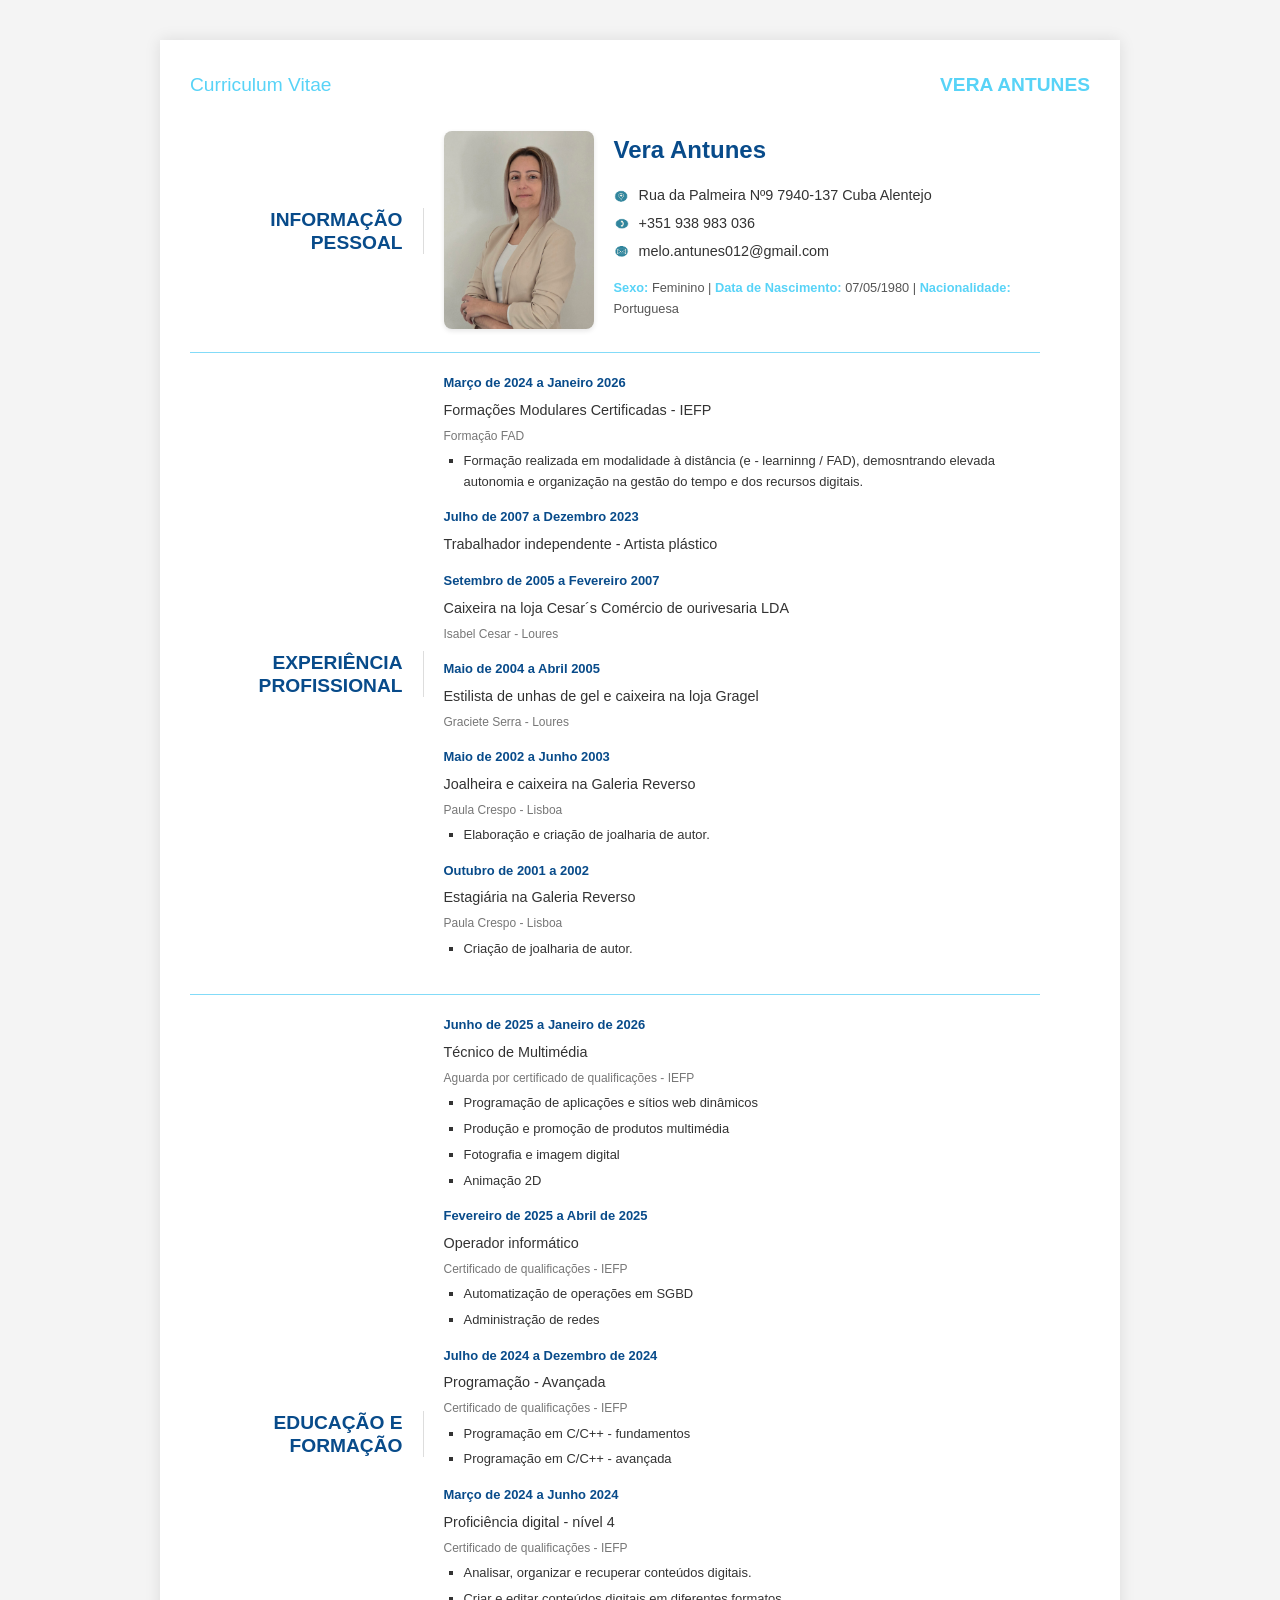
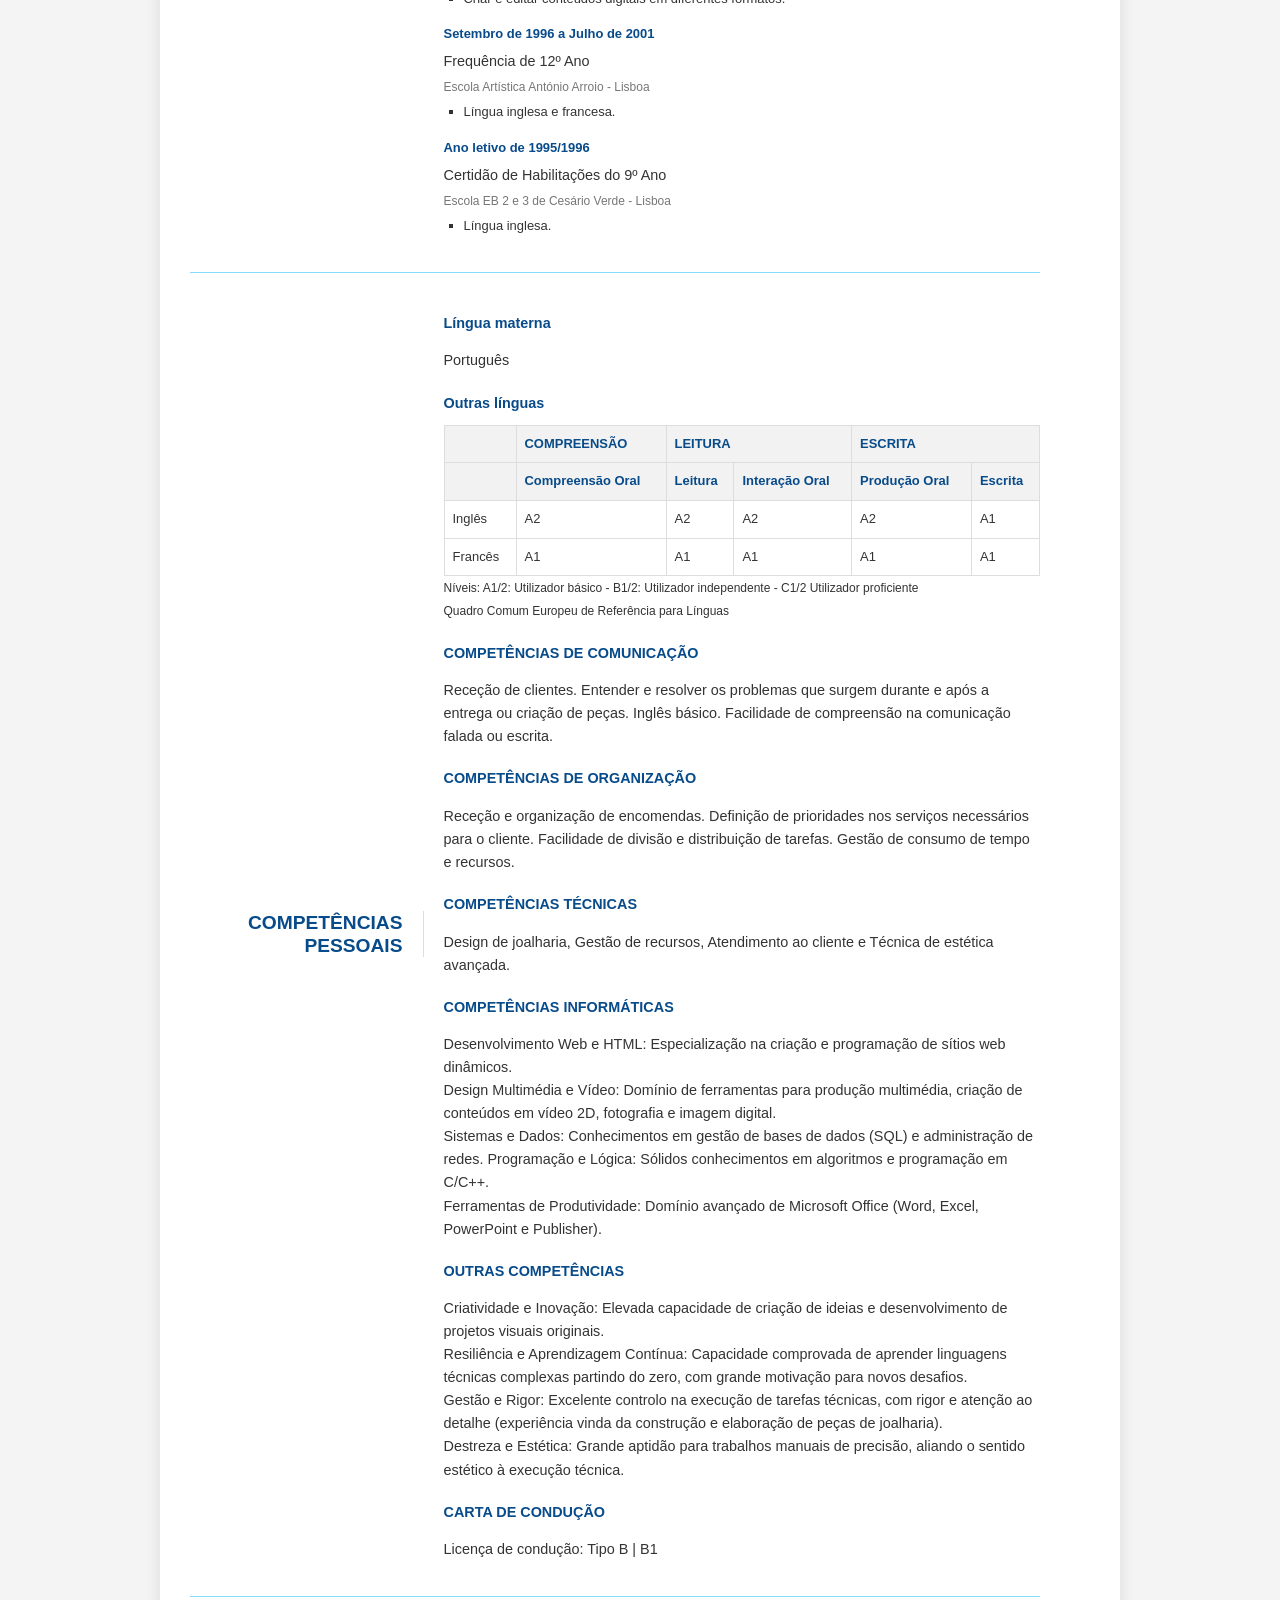
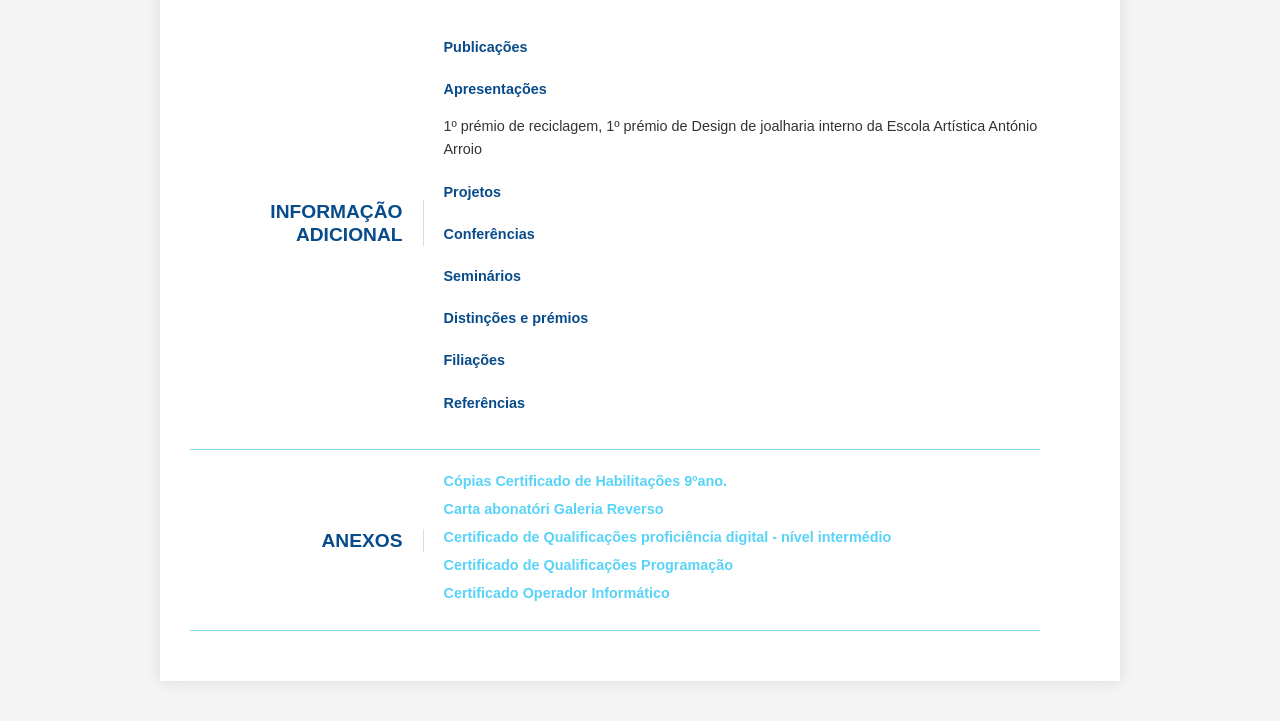
==== index.html @ d2f03b00 "Add files via upload" ====
<!DOCTYPE html>
<html lang="pt">
<head>
    <meta charset="UTF-8">
    <meta name="viewport" content="width=device-width, initial-scale=1.0">
    <title>Curriculum Vitae - Vera Antunes</title>
    <link rel="stylesheet" href="curriculum.css">
</head>
<body>
    <div class="container">
        <header class="header">
            <h1 class="header-title">Curriculum Vitae</h1>
            <h1 class="header-name">VERA ANTUNES</h1>
        </header>

        <section class="section-container">
            <div class="section-info">
                <h2 class="section-title">INFORMAÇÃO PESSOAL</h2>
            </div>
            <div class="section-content personal-info">
                <img src="fotos/veraA.jpg" alt="Foto de Vera Antunes" class="profile-photo">
                <div class="contact-details">
                    <h3>Vera Antunes</h3>
                    <div class="contact-item">
                        <img src="fotos/lo1.png" alt="Ícone de morada">
                        <p>Rua da Palmeira Nº9 7940-137 Cuba Alentejo</p>
                    </div>
                    <div class="contact-item">
                        <img src="fotos/lo3.png" alt="Ícone de telefone">
                        <p>+351 938 983 036</p>
                    </div>
                    <div class="contact-item">
                        <img src="fotos/lo2.png" alt="Ícone de email">
                        <p>melo.antunes012@gmail.com</p>
                    </div>
                    <p class="personal-data">
                        <span class="label">Sexo:</span> Feminino |
                        <span class="label">Data de Nascimento:</span> 07/05/1980 |
                        <span class="label">Nacionalidade:</span> Portuguesa
                    </p>
                </div>
            </div>
        </section>
        <section class="section-container">
            <div class="section-info">
                <h2 class="section-title">EXPERIÊNCIA PROFISSIONAL</h2>
            </div>
            <div class="section-content experiences">
                <div class="experience-item">
                    <span class="experience-date">Março de 2024 a Janeiro 2026</span>
                    <p>Formações Modulares Certificadas - IEFP</p>
                    <small>Formação FAD</small>
                    <ul>
                        <li>Formação realizada em modalidade à distância (e - learninng / FAD), demosntrando elevada<br> autonomia e organização na gestão do tempo e dos recursos digitais. </li>
                    </ul>
                </div>
                <div class="experience-item">
                    <span class="experience-date">Julho de 2007 a Dezembro 2023</span>
                    <p>Trabalhador independente - Artista plástico</p>
                </div>
                <div class="experience-item">
                    <span class="experience-date">Setembro de 2005 a Fevereiro 2007</span>
                    <p>Caixeira na loja Cesar´s Comércio de ourivesaria LDA</p>
                    <small>Isabel Cesar - Loures</small>
                </div>
                <div class="experience-item">
                    <span class="experience-date">Maio de 2004 a Abril 2005</span>
                    <p>Estilista de unhas de gel e caixeira na loja Gragel</p>
                    <small>Graciete Serra - Loures</small>
                </div>
                <div class="experience-item">
                    <span class="experience-date">Maio de 2002 a Junho 2003</span>
                    <p>Joalheira e caixeira na Galeria Reverso</p>
                    <small>Paula Crespo - Lisboa</small>
                    <ul>
                        <li>Elaboração e criação de joalharia de autor.</li>
                    </ul>
                </div>
                <div class="experience-item">
                    <span class="experience-date">Outubro de 2001 a 2002</span>
                    <p>Estagiária na Galeria Reverso</p>
                    <small>Paula Crespo - Lisboa</small>
                    <ul>
                        <li>Criação de joalharia de autor.</li>
                    </ul>
                </div>
            </div>
        </section>
        <p></p>
        <section class="section-container">
            <div class="section-info">
                <h2 class="section-title">EDUCAÇÃO E FORMAÇÃO</h2>
            </div>
            <div class="section-content education">
                <div class="education-item">
                    <span class="education-date">Junho de 2025 a Janeiro de 2026</span>
                    <p>Técnico de Multimédia</p>
                    <small>Aguarda por certificado de qualificações - IEFP</small>
                    <ul>
                        <li>Programação de aplicações e sítios web dinâmicos</li>
                        <li>Produção e promoção de produtos multimédia</li>
                        <li>Fotografia e imagem digital</li>
                        <li>Animação 2D</li>
                    </ul>
                </div>
                <div class="education-item">
                    <span class="education-date">Fevereiro de 2025 a Abril de 2025</span>
                    <p>Operador informático</p>
                    <small>Certificado de qualificações - IEFP</small>
                    <ul>
                        <li>Automatização de operações em SGBD</li>
                        <li>Administração de redes</li>
                    </ul>
                </div>
                <div class="education-item">
                    <span class="education-date">Julho de 2024 a Dezembro de 2024</span>
                    <p>Programação - Avançada</p>
                    <small>Certificado de qualificações - IEFP</small>
                    <ul>
                        <li>Programação em C/C++ - fundamentos</li>
                        <li>Programação em C/C++ - avançada</li>
                    </ul>
                </div>
                <div class="education-item">
                    <span class="education-date">Março de 2024 a Junho 2024</span>
                    <p>Proficiência digital - nível 4</p>
                    <small>Certificado de qualificações - IEFP</small>
                    <ul>
                        <li>Analisar, organizar e recuperar conteúdos digitais.</li>
                        <li>Criar e editar conteúdos digitais em diferentes formatos.</li>    
                    </ul>
                </div>
                <div class="education-item">
                    <span class="education-date">Setembro de 1996 a Julho de 2001</span>
                    <p>Frequência de 12º Ano</p>
                    <small>Escola Artística António Arroio - Lisboa</small>
                    <ul>
                        <li>Língua inglesa e francesa.</li>
                    </ul>
                </div>
                <div class="education-item">
                    <span class="education-date">Ano letivo de 1995/1996</span>
                    <p>Certidão de Habilitações do 9º Ano</p>
                    <small>Escola EB 2 e 3 de Cesário Verde - Lisboa</small>
                    <ul>
                        <li>Língua inglesa.</li>
                    </ul>
                </div>
            </div>
        </section>

        <section class="section-container">
            <div class="section-info">
                <h2 class="section-title">COMPETÊNCIAS PESSOAIS</h2>
            </div>
            <div class="section-content personal-skills">
                <div class="skills-item">
                    <h4>Língua materna</h4>
                    <p>Português</p>
                </div>
                <div class="skills-item">
                    <h4>Outras línguas</h4>
                    <table class="skills-table">
                        <thead>
                            <tr>
                                <th></th>
                                <th>COMPREENSÃO</th>
                                <th colspan="2">LEITURA</th>
                                <th colspan="2">ESCRITA</th>
                            </tr>
                            <tr>
                                <th></th>
                                <th>Compreensão Oral</th>
                                <th>Leitura</th>
                                <th>Interação Oral</th>
                                <th>Produção Oral</th>
                                <th>Escrita</th>
                            </tr>
                        </thead>
                        <tbody>
                            <tr>
                                <td>Inglês</td>
                                <td>A2</td>
                                <td>A2</td>
                                <td>A2</td>
                                <td>A2</td>
                                <td>A1</td>
                            </tr>
                            <tr>
                                <td>Francês</td>
                                <td>A1</td>
                                <td>A1</td>
                                <td>A1</td>
                                <td>A1</td>
                                <td>A1</td>
                            </tr>
                        </tbody>
                    </table>
                    <small>
                        Níveis: A1/2: Utilizador básico - B1/2: Utilizador independente - C1/2 Utilizador proficiente<br>
                        Quadro Comum Europeu de Referência para Línguas
                    </small>
                </div>
                <div class="skills-item">
                    <h4>COMPETÊNCIAS DE COMUNICAÇÃO</h4>
                    <p>
                        Receção de clientes. Entender e resolver os problemas que surgem durante e após a entrega ou criação de peças. Inglês básico. Facilidade de compreensão na comunicação falada ou escrita.
                    </p>
                </div>
                <div class="skills-item">
                    <h4>COMPETÊNCIAS DE ORGANIZAÇÃO</h4>
                    <p>
                        Receção e organização de encomendas. Definição de prioridades nos serviços necessários para o cliente. Facilidade de divisão e distribuição de tarefas. Gestão de consumo de tempo e recursos.
                    </p>
                </div>
                <div class="skills-item">
                    <h4>COMPETÊNCIAS TÉCNICAS</h4>
                    <p>
                        Design de joalharia, Gestão de recursos, Atendimento ao cliente e Técnica de estética avançada.
                    </p>
                </div>
                <div class="skills-item">
                    <h4>COMPETÊNCIAS INFORMÁTICAS</h4>
                    <p>
                        Desenvolvimento Web e HTML: Especialização na criação e programação de sítios web dinâmicos.<br>
                        Design Multimédia e Vídeo: Domínio de ferramentas para produção multimédia, criação de conteúdos em vídeo 2D, fotografia e imagem digital.<br>
                        Sistemas e Dados: Conhecimentos em gestão de bases de dados (SQL) e administração de redes. Programação e Lógica: Sólidos conhecimentos em algoritmos e programação em C/C++.<br>
                        Ferramentas de Produtividade: Domínio avançado de Microsoft Office (Word, Excel, PowerPoint e Publisher).

                    </p>
                </div>
                <div class="skills-item">
                    <h4>OUTRAS COMPETÊNCIAS</h4>
                    <p>
                       Criatividade e Inovação: Elevada capacidade de criação de ideias e desenvolvimento de projetos visuais originais.<br>
                       Resiliência e Aprendizagem Contínua: Capacidade comprovada de aprender linguagens técnicas complexas partindo do zero, com grande motivação para novos desafios.<br>
                       Gestão e Rigor: Excelente controlo na execução de tarefas técnicas, com rigor e atenção ao detalhe (experiência vinda da construção e elaboração de peças de joalharia).<br>
                       Destreza e Estética: Grande aptidão para trabalhos manuais de precisão, aliando o sentido estético à execução técnica.

                    </p>
                </div>
                <div class="skills-item">
                    <h4>CARTA DE CONDUÇÃO</h4>
                    <p>
                        Licença de condução: Tipo B | B1
                    </p>
                </div>
            </div>
        </section>

        <section class="section-container">
            <div class="section-info">
                <h2 class="section-title">INFORMAÇÃO ADICIONAL</h2>
            </div>
            <div class="section-content additional-info">
                <div class="additional-item">
                    <h4>Publicações</h4>
                    <p></p>
                </div>
                <div class="additional-item">
                    <h4>Apresentações</h4>
                    <p>1º prémio de reciclagem, 1º prémio de Design de joalharia interno da Escola Artística António Arroio</p>
                </div>
                <div class="additional-item">
                    <h4>Projetos</h4>
                    <p></p>
                </div>
                <div class="additional-item">
                    <h4>Conferências</h4>
                    <p></p>
                </div>
                <div class="additional-item">
                    <h4>Seminários</h4>
                    <p></p>
                </div>
                <div class="additional-item">
                    <h4>Distinções e prémios</h4>
                    <p></p>
                </div>
                <div class="additional-item">
                    <h4>Filiações</h4>
                    <p></p>
                </div>
                <div class="additional-item">
                    <h4>Referências</h4>
                    <p></p>
                </div>
            </div>
        </section>

        <section class="section-container">
            <div class="section-info">
                <h2 class="section-title">ANEXOS</h2>
            </div>
            <div class="section-content additional-info-list">
                <a href="documentos/9 ano certificado.pdf" target="_blank">Cópias Certificado de Habilitações 9ºano.</a>
                <a href="documentos/carta abonatória.pdf" target="_blank">Carta abonatóri Galeria Reverso</a>
                <a href="documentos/cert_profici_digital.pdf" target="_blank">Certificado de Qualificações proficiência digital - nível intermédio</a>
                <a href="documentos/cert_programação.pdf" target="_blank">Certificado de Qualificações Programação</a>
                <a href="documentos/cert_operador_infor.pdf" target="_blank">Certificado Operador Informático</a>
            </div>
        </section>

    </div>
</body>
</html>
---- curriculum.css ----
/* Estilos gerais */
body {
    font-family: Arial, sans-serif;
    line-height: 1.6;
    color: #333;
    margin: 0;
    padding: 20px;
    background-color: #f4f4f4;
}

.container {
    max-width: 900px;
    margin: 20px auto;
    background-color: #fff;
    padding: 30px;
    box-shadow: 0 0 15px rgba(0, 0, 0, 0.1);
}

/* Títulos e linhas de separação */
.header, .section-container {
    display: flex;
    align-items: center;
    margin-bottom: 20px;
}

.header {
    justify-content: space-between;
    margin-bottom: 30px;
}

.header-title {
    color: #58D3F7;
    font-size: 1.2em;
    font-weight: normal;
    margin: 0;
}

.header-name {
    color: #58D3F7;
    font-size: 1.2em;
    font-weight: bold;
    margin: 0;
}

.section-info {
    width: 25%;
    flex-shrink: 0;
    text-align: right;
    padding-right: 20px;
    border-right: 1px solid #ddd;
}

.section-title {
    color: #084B8A;
    font-size: 1.2em;
    font-weight: bold;
    margin: 0;
    line-height: 1.2;
}

.section-content {
    width: 75%;
    padding-left: 20px;
}

hr.divider {
    border: none;
    height: 1px;
    background-color: #58D3F7;
    width: 95%;
    margin: 0;
    float: left;
}

/* Informação Pessoal */
.personal-info {
    display: flex;
    gap: 20px;
    align-items: flex-start;
}

.profile-photo {
    width: 150px;
    height: auto;
    border-radius: 8px;
    box-shadow: 0 2px 5px rgba(0, 0, 0, 0.1);
}

.contact-details {
    flex-grow: 1;
}

.contact-details h3 {
    font-size: 1.5em;
    color: #084B8A;
    margin-top: 0;
    margin-bottom: 15px;
}

.contact-item {
    display: flex;
    align-items: center;
    margin-bottom: 5px;
}

.contact-item img {
    height: 15px;
    width: 15px;
    margin-right: 10px;
}

.contact-item p {
    margin: 0;
    font-size: 0.9em;
}

.personal-data {
    font-size: 0.8em;
    color: #555;
    margin-top: 15px;
}

.personal-data .label {
    color: #58D3F7;
    font-weight: bold;
}

/* Secções de Experiência e Educação */
.experiences, .education, .personal-skills, .additional-info {
    font-size: 0.9em;
}

.experience-item, .education-item {
    margin-bottom: 15px;
}

.experience-date, .education-date {
    color: #084B8A;
    font-weight: bold;
    font-size: 0.9em;
    display: block;
    margin-bottom: 5px;
}

.experience-item p, .education-item p {
    margin: 0;
}

.experience-item small, .education-item small {
    color: #777;
    display: block;
    margin-top: 5px;
}

/* Listas */
ul {
    margin: 5px 0 0 20px;
    padding: 0;
    list-style-type: square;
    font-size: 0.9em;
}

li {
    margin-bottom: 5px;
}

/* Competências Linguísticas (Tabela) */
table.skills-table {
    width: 100%;
    border-collapse: collapse;
    margin-top: 10px;
    font-size: 0.9em;
}

table.skills-table th, table.skills-table td {
    border: 1px solid #ddd;
    padding: 8px;
    text-align: justify;
}

table.skills-table th {
    background-color: #f2f2f2;
    color: #084B8A;
    font-weight: bold;
}

/* Informação Adicional */
.additional-info-list a {
    text-decoration: none;
    color: #58D3F7;
    font-weight: bold;
    font-size: 0.9em;
    display: block;
    margin-bottom: 5px;
}

.additional-info-list a:hover {
    text-decoration: underline;
}

/* Links */
a {
    color: #58D3F7;
    text-decoration: none;
    font-weight: bold;
}

a:hover {
    text-decoration: underline;
}

/* Outros ajustes */
.section-content h4 {
    color: #084B8A;
    font-size: 1em;
    margin-bottom: 5px
}

.section-container {
    border-bottom: 1px solid #83dbf8; /* Cria a linha fina (cor cinza clara) */
    margin-right: 50px; /* Ajusta este valor (ex: 50px ou 10%) para a linha recuar o quanto quiseres */
    padding-bottom: 20px;          /* Dá um espaço entre o texto e a linha */
    margin-bottom: 20px;           /* Dá um espaço entre a linha e o que vier a seguir */

}

@media screen and (max-width: 768px) {
    
    /* Faz o cabeçalho (nome e título) ficar em coluna e centrado */
    .header {
        flex-direction: column;
        text-align: center;
        gap: 10px;
    }

    /* Faz com que as secções (Título à esquerda e Conteúdo à direita) fiquem uma por baixo da outra */
    .section-container {
        flex-direction: column;
        align-items: flex-start;
        margin-right: 0; /* Remove aquela margem que tinhas */
        border-right: none;
    }

    /* Ajusta a parte do título da secção (ex: FORMAÇÃO) */
    .section-info {
        width: 100%;
        text-align: left;
        padding-right: 0;
        border-right: none;
        border-bottom: 1px solid #ddd;
        margin-bottom: 10px;
        padding-bottom: 5px;
    }

    /* Ajusta o conteúdo da secção */
    .section-content {
        width: 100%;
        padding-left: 0;
    }

    /* Resolve de vez as línguas (tabela) que saem fora */
    table.skills-table {
        display: block !important;
        width: 100% !important;
        overflow-x: auto !important; /* Cria a barra de deslizar lateral */
        -webkit-overflow-scrolling: touch;
    }

    /* Informação pessoal (foto + contactos) em coluna */
    .personal-info {
        flex-direction: column;
        align-items: center;
        text-align: center;
    }

    /* Garante que a foto aparece e fica centrada */
    .profile-photo {
        display: block !important;
        max-width: 180px !important;
        height: auto !important;
        margin: 0 auto 15px auto !important;
    }

    /* Ajusta os itens de contacto para ficarem centrados no telemóvel */
    .contact-item {
        justify-content: center;
    }
}
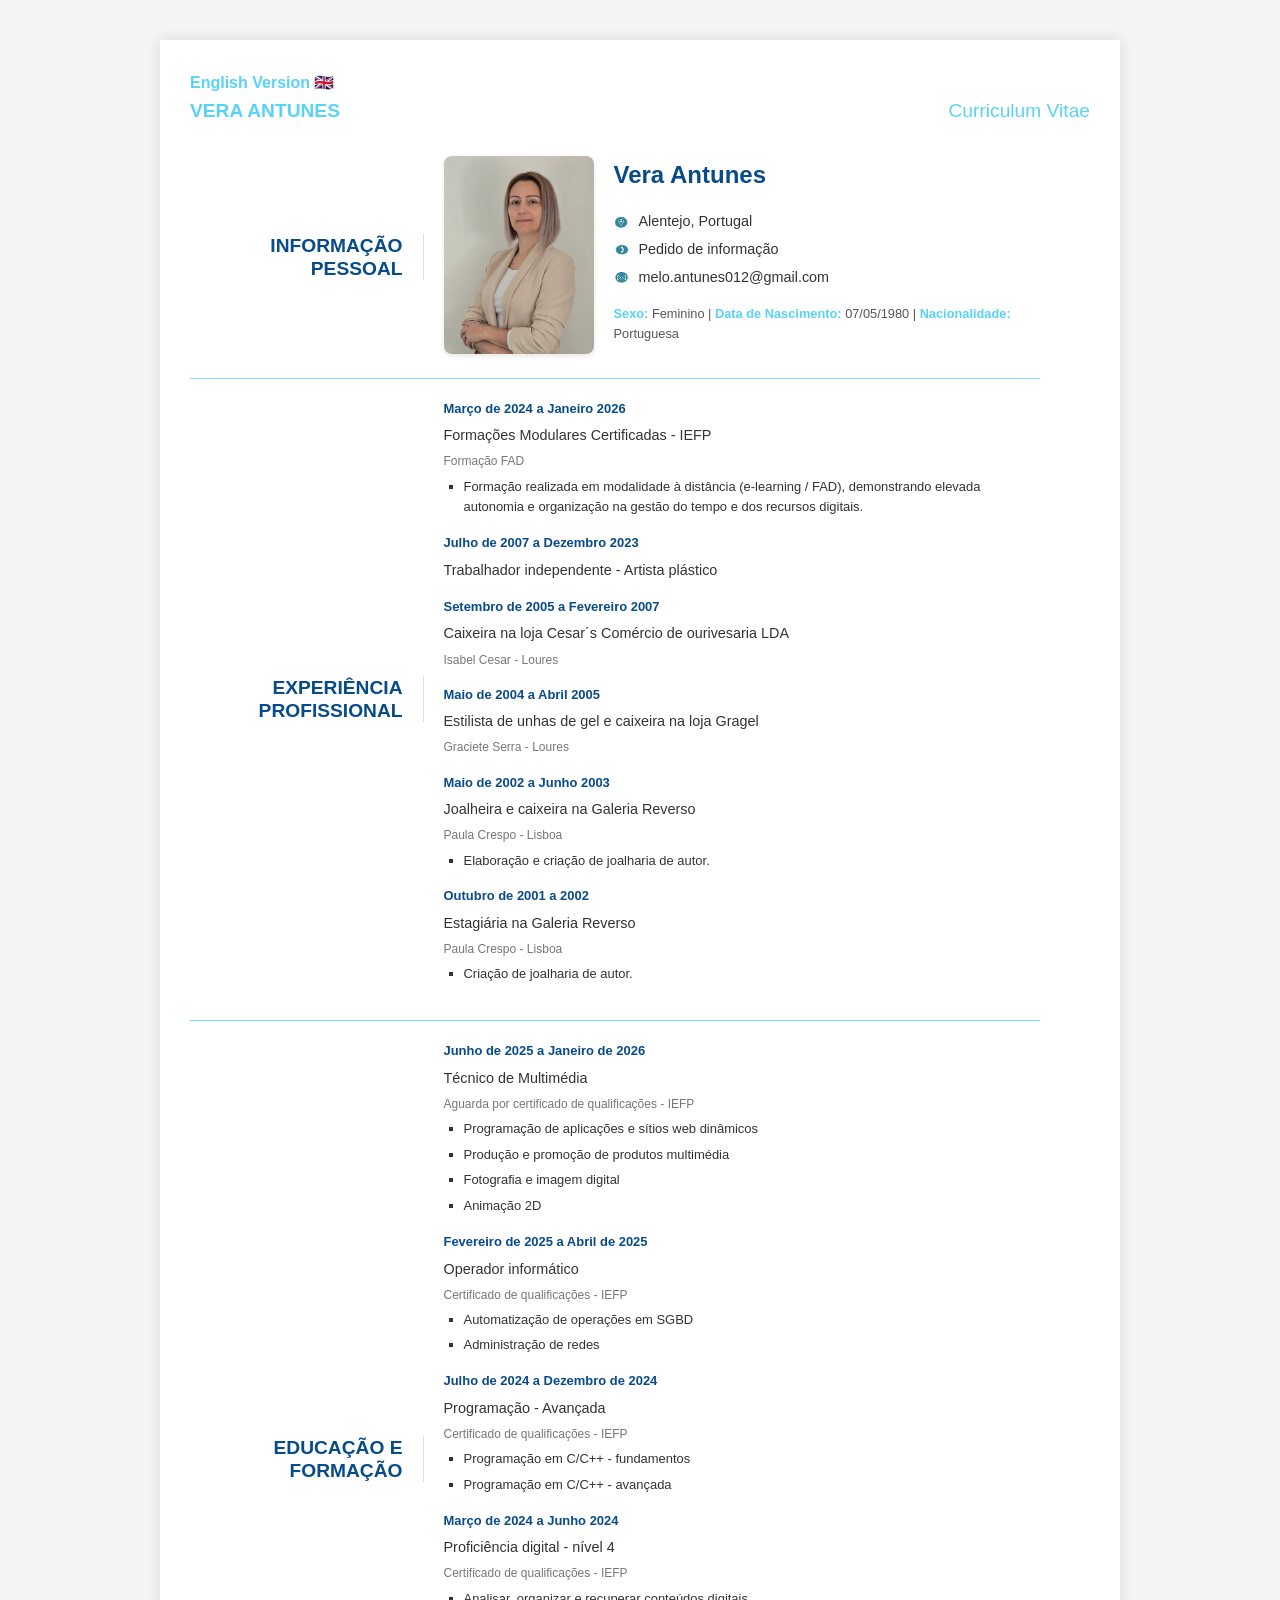
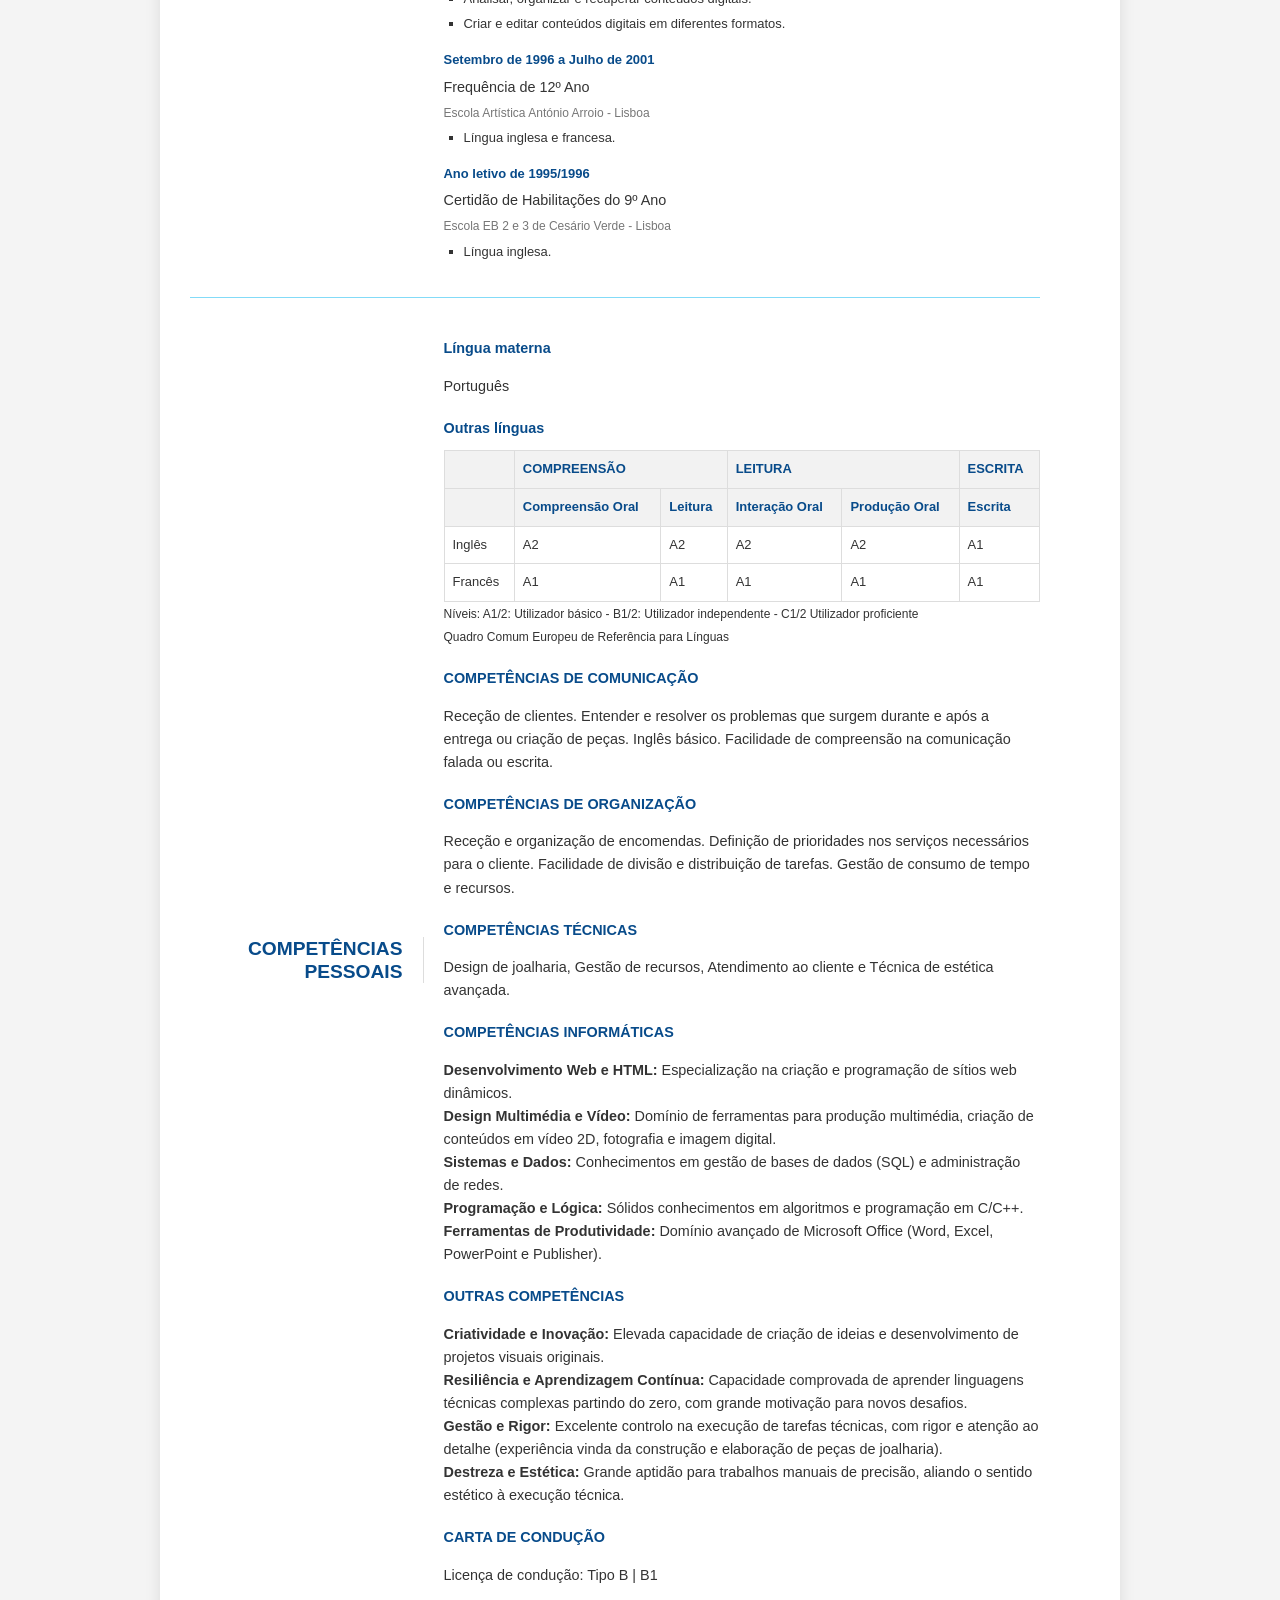
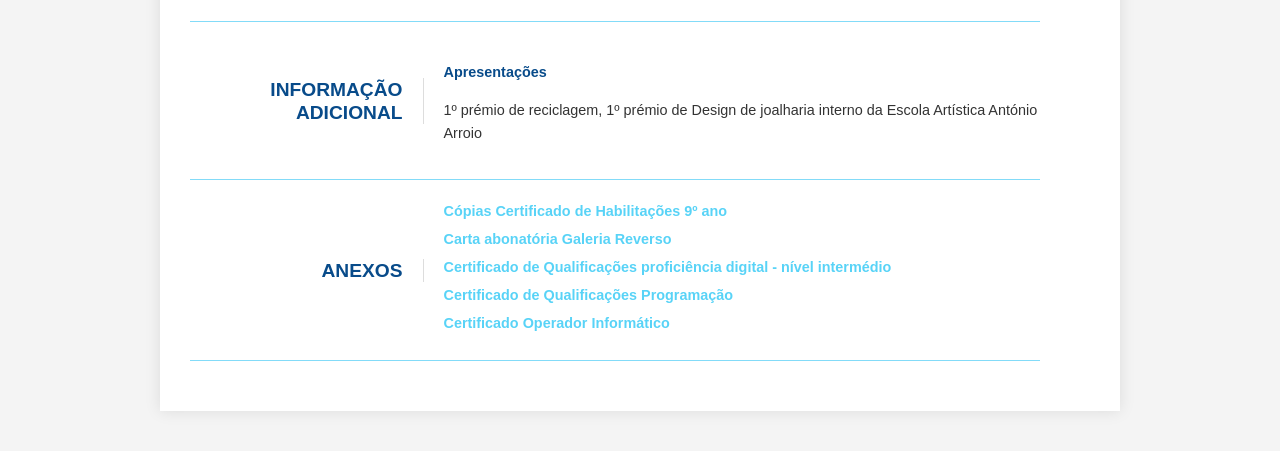
==== commit 3d52797d: "Add files via upload" ====
--- a/index.html
+++ b/index.html
@@ -8,9 +8,12 @@
 </head>
 <body>
     <div class="container">
+        <div class="language-switch">
+            <a href="index_en.html" class="lang-btn">English Version 🇬🇧</a>
+        </div>
         <header class="header">
-            <h1 class="header-title">Curriculum Vitae</h1>
             <h1 class="header-name">VERA ANTUNES</h1>
+            <h2 class="header-title">Curriculum Vitae</h2>
         </header>
 
         <section class="section-container">
@@ -23,11 +26,11 @@
                     <h3>Vera Antunes</h3>
                     <div class="contact-item">
                         <img src="fotos/lo1.png" alt="Ícone de morada">
-                        <p>Rua da Palmeira Nº9 7940-137 Cuba Alentejo</p>
+                        <p>Alentejo, Portugal</p>
                     </div>
                     <div class="contact-item">
                         <img src="fotos/lo3.png" alt="Ícone de telefone">
-                        <p>+351 938 983 036</p>
+                        <p>Pedido de informação</p>
                     </div>
                     <div class="contact-item">
                         <img src="fotos/lo2.png" alt="Ícone de email">
@@ -41,6 +44,7 @@
                 </div>
             </div>
         </section>
+
         <section class="section-container">
             <div class="section-info">
                 <h2 class="section-title">EXPERIÊNCIA PROFISSIONAL</h2>
@@ -51,7 +55,7 @@
                     <p>Formações Modulares Certificadas - IEFP</p>
                     <small>Formação FAD</small>
                     <ul>
-                        <li>Formação realizada em modalidade à distância (e - learninng / FAD), demosntrando elevada<br> autonomia e organização na gestão do tempo e dos recursos digitais. </li>
+                        <li>Formação realizada em modalidade à distância (e-learning / FAD), demonstrando elevada autonomia e organização na gestão do tempo e dos recursos digitais.</li>
                     </ul>
                 </div>
                 <div class="experience-item">
@@ -86,7 +90,7 @@
                 </div>
             </div>
         </section>
-        <p></p>
+
         <section class="section-container">
             <div class="section-info">
                 <h2 class="section-title">EDUCAÇÃO E FORMAÇÃO</h2>
@@ -164,9 +168,9 @@
                         <thead>
                             <tr>
                                 <th></th>
-                                <th>COMPREENSÃO</th>
+                                <th colspan="2">COMPREENSÃO</th>
                                 <th colspan="2">LEITURA</th>
-                                <th colspan="2">ESCRITA</th>
+                                <th>ESCRITA</th>
                             </tr>
                             <tr>
                                 <th></th>
@@ -222,21 +226,20 @@
                 <div class="skills-item">
                     <h4>COMPETÊNCIAS INFORMÁTICAS</h4>
                     <p>
-                        Desenvolvimento Web e HTML: Especialização na criação e programação de sítios web dinâmicos.<br>
-                        Design Multimédia e Vídeo: Domínio de ferramentas para produção multimédia, criação de conteúdos em vídeo 2D, fotografia e imagem digital.<br>
-                        Sistemas e Dados: Conhecimentos em gestão de bases de dados (SQL) e administração de redes. Programação e Lógica: Sólidos conhecimentos em algoritmos e programação em C/C++.<br>
-                        Ferramentas de Produtividade: Domínio avançado de Microsoft Office (Word, Excel, PowerPoint e Publisher).
-
+                        <strong>Desenvolvimento Web e HTML:</strong> Especialização na criação e programação de sítios web dinâmicos.<br>
+                        <strong>Design Multimédia e Vídeo:</strong> Domínio de ferramentas para produção multimédia, criação de conteúdos em vídeo 2D, fotografia e imagem digital.<br>
+                        <strong>Sistemas e Dados:</strong> Conhecimentos em gestão de bases de dados (SQL) e administração de redes.<br>
+                        <strong>Programação e Lógica:</strong> Sólidos conhecimentos em algoritmos e programação em C/C++.<br>
+                        <strong>Ferramentas de Produtividade:</strong> Domínio avançado de Microsoft Office (Word, Excel, PowerPoint e Publisher).
                     </p>
                 </div>
                 <div class="skills-item">
                     <h4>OUTRAS COMPETÊNCIAS</h4>
                     <p>
-                       Criatividade e Inovação: Elevada capacidade de criação de ideias e desenvolvimento de projetos visuais originais.<br>
-                       Resiliência e Aprendizagem Contínua: Capacidade comprovada de aprender linguagens técnicas complexas partindo do zero, com grande motivação para novos desafios.<br>
-                       Gestão e Rigor: Excelente controlo na execução de tarefas técnicas, com rigor e atenção ao detalhe (experiência vinda da construção e elaboração de peças de joalharia).<br>
-                       Destreza e Estética: Grande aptidão para trabalhos manuais de precisão, aliando o sentido estético à execução técnica.
-
+                        <strong>Criatividade e Inovação:</strong> Elevada capacidade de criação de ideias e desenvolvimento de projetos visuais originais.<br>
+                        <strong>Resiliência e Aprendizagem Contínua:</strong> Capacidade comprovada de aprender linguagens técnicas complexas partindo do zero, com grande motivação para novos desafios.<br>
+                        <strong>Gestão e Rigor:</strong> Excelente controlo na execução de tarefas técnicas, com rigor e atenção ao detalhe (experiência vinda da construção e elaboração de peças de joalharia).<br>
+                        <strong>Destreza e Estética:</strong> Grande aptidão para trabalhos manuais de precisão, aliando o sentido estético à execução técnica.
                     </p>
                 </div>
                 <div class="skills-item">
@@ -253,38 +256,10 @@
                 <h2 class="section-title">INFORMAÇÃO ADICIONAL</h2>
             </div>
             <div class="section-content additional-info">
-                <div class="additional-item">
-                    <h4>Publicações</h4>
-                    <p></p>
-                </div>
                 <div class="additional-item">
                     <h4>Apresentações</h4>
                     <p>1º prémio de reciclagem, 1º prémio de Design de joalharia interno da Escola Artística António Arroio</p>
                 </div>
-                <div class="additional-item">
-                    <h4>Projetos</h4>
-                    <p></p>
-                </div>
-                <div class="additional-item">
-                    <h4>Conferências</h4>
-                    <p></p>
-                </div>
-                <div class="additional-item">
-                    <h4>Seminários</h4>
-                    <p></p>
-                </div>
-                <div class="additional-item">
-                    <h4>Distinções e prémios</h4>
-                    <p></p>
-                </div>
-                <div class="additional-item">
-                    <h4>Filiações</h4>
-                    <p></p>
-                </div>
-                <div class="additional-item">
-                    <h4>Referências</h4>
-                    <p></p>
-                </div>
             </div>
         </section>
 
@@ -293,14 +268,13 @@
                 <h2 class="section-title">ANEXOS</h2>
             </div>
             <div class="section-content additional-info-list">
-                <a href="documentos/9 ano certificado.pdf" target="_blank">Cópias Certificado de Habilitações 9ºano.</a>
-                <a href="documentos/carta abonatória.pdf" target="_blank">Carta abonatóri Galeria Reverso</a>
+                <a href="documentos/9_ano_certificado.pdf" target="_blank">Cópias Certificado de Habilitações 9º ano</a>
+                <a href="documentos/carta_abonatoria.pdf" target="_blank">Carta abonatória Galeria Reverso</a>
                 <a href="documentos/cert_profici_digital.pdf" target="_blank">Certificado de Qualificações proficiência digital - nível intermédio</a>
-                <a href="documentos/cert_programação.pdf" target="_blank">Certificado de Qualificações Programação</a>
+                <a href="documentos/cert_programacao.pdf" target="_blank">Certificado de Qualificações Programação</a>
                 <a href="documentos/cert_operador_infor.pdf" target="_blank">Certificado Operador Informático</a>
             </div>
         </section>
-
     </div>
 </body>
 </html>
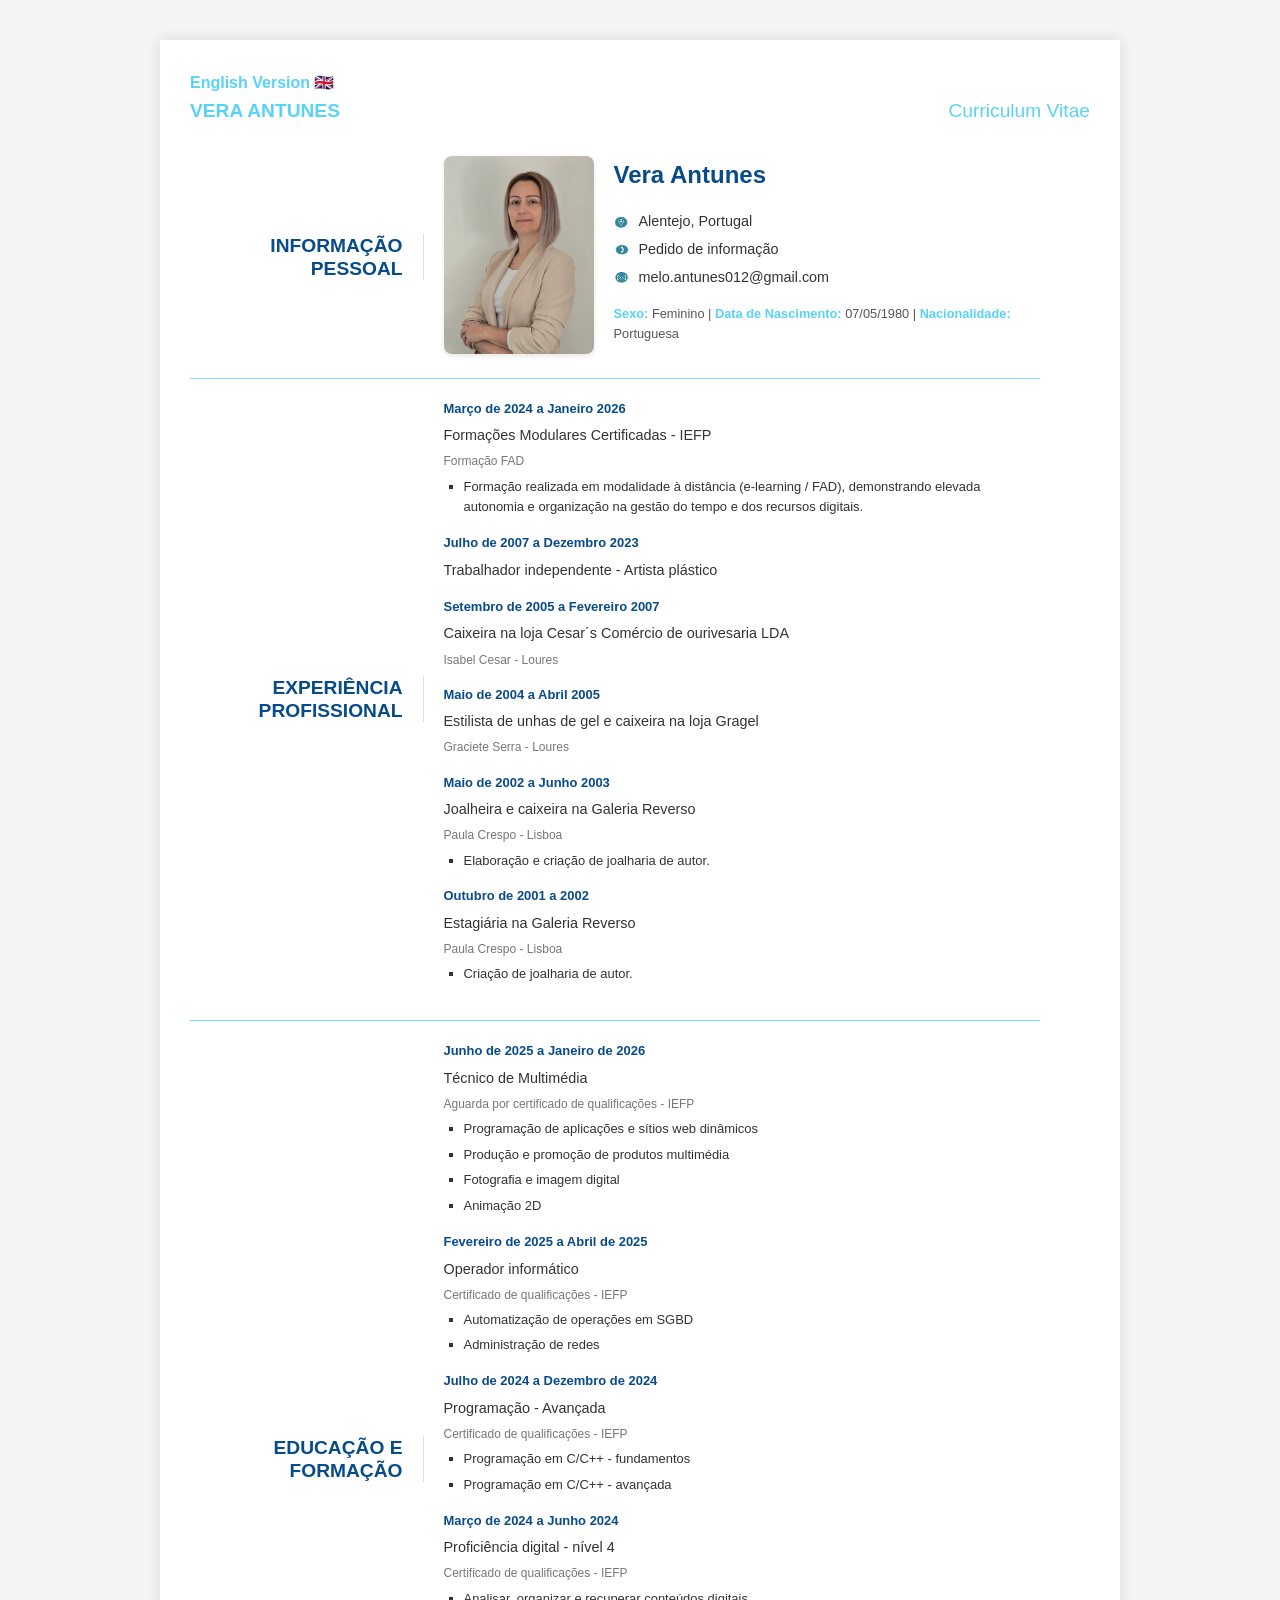
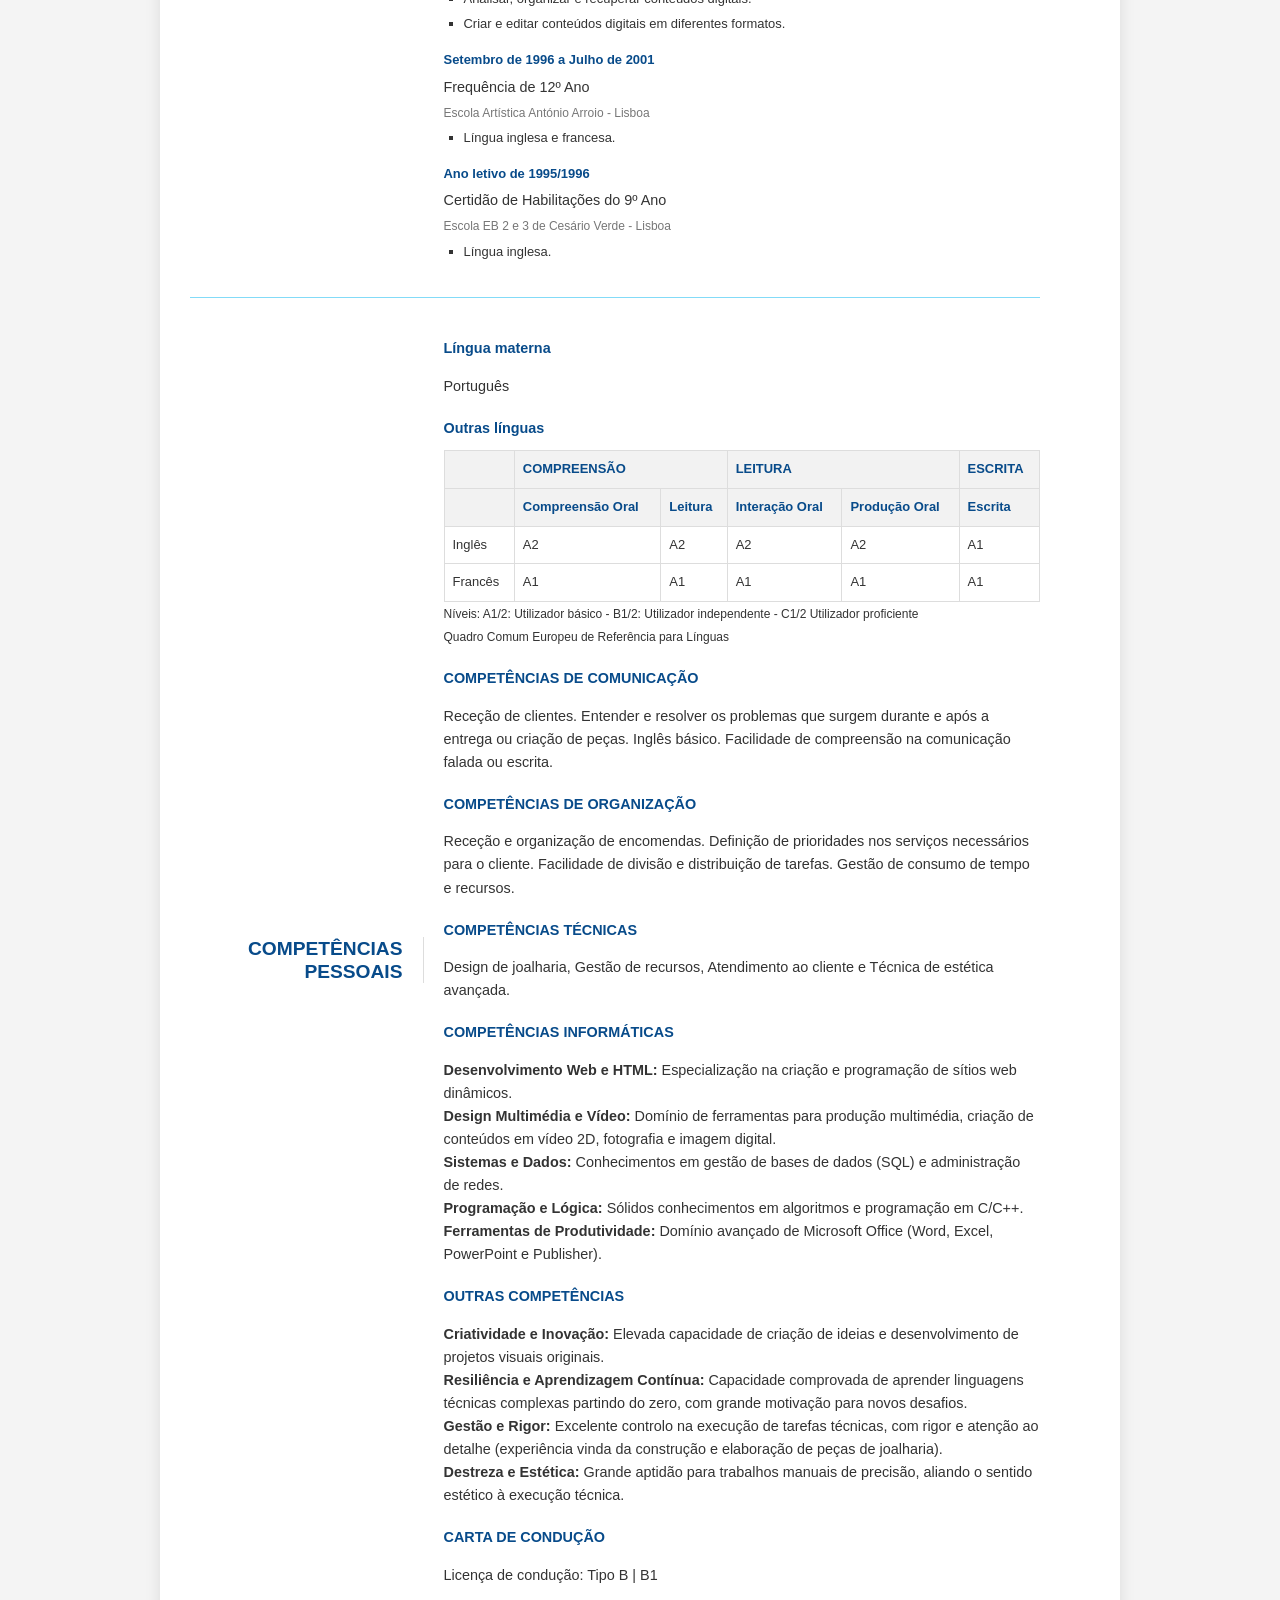
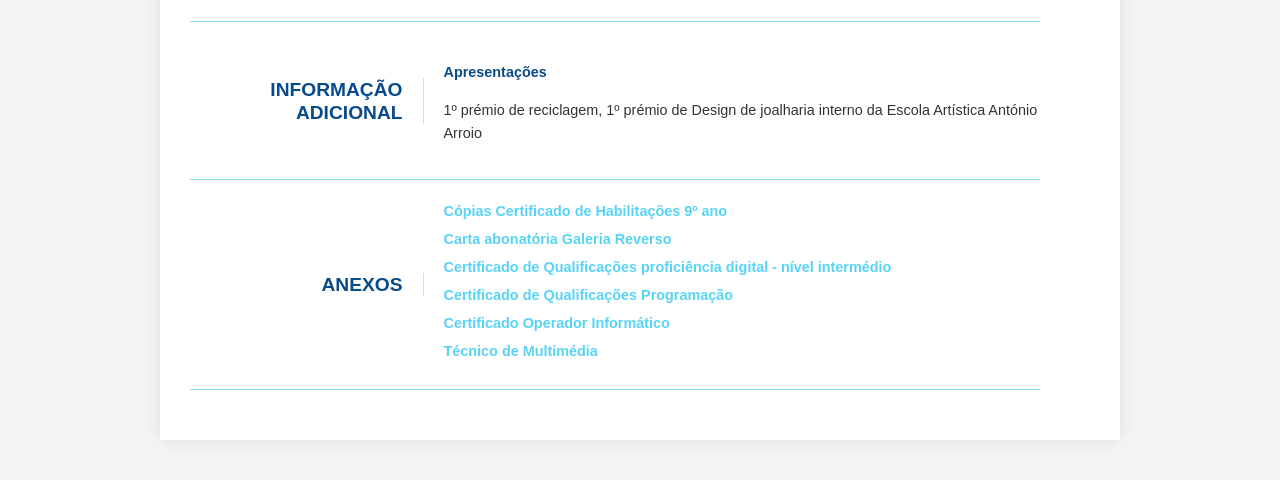
==== commit 017666b7: "Update index.html" ====
--- a/index.html
+++ b/index.html
@@ -268,13 +268,15 @@
                 <h2 class="section-title">ANEXOS</h2>
             </div>
             <div class="section-content additional-info-list">
-                <a href="documentos/9_ano_certificado.pdf" target="_blank">Cópias Certificado de Habilitações 9º ano</a>
-                <a href="documentos/carta_abonatoria.pdf" target="_blank">Carta abonatória Galeria Reverso</a>
+                <a href="documentos/9 ano certificado.pdf" target="_blank">Cópias Certificado de Habilitações 9º ano</a>
+                <a href="documentos/carta abonatória.pdf" target="_blank">Carta abonatória Galeria Reverso</a>
                 <a href="documentos/cert_profici_digital.pdf" target="_blank">Certificado de Qualificações proficiência digital - nível intermédio</a>
-                <a href="documentos/cert_programacao.pdf" target="_blank">Certificado de Qualificações Programação</a>
+                <a href="documentos/cert_programação.pdf" target="_blank">Certificado de Qualificações Programação</a>
                 <a href="documentos/cert_operador_infor.pdf" target="_blank">Certificado Operador Informático</a>
+                <a href="documentos/certificado_multimedia.pdf" target="_blank">Técnico de Multimédia</a>
             </div>
         </section>
     </div>
 </body>
-</html>+
+</html>
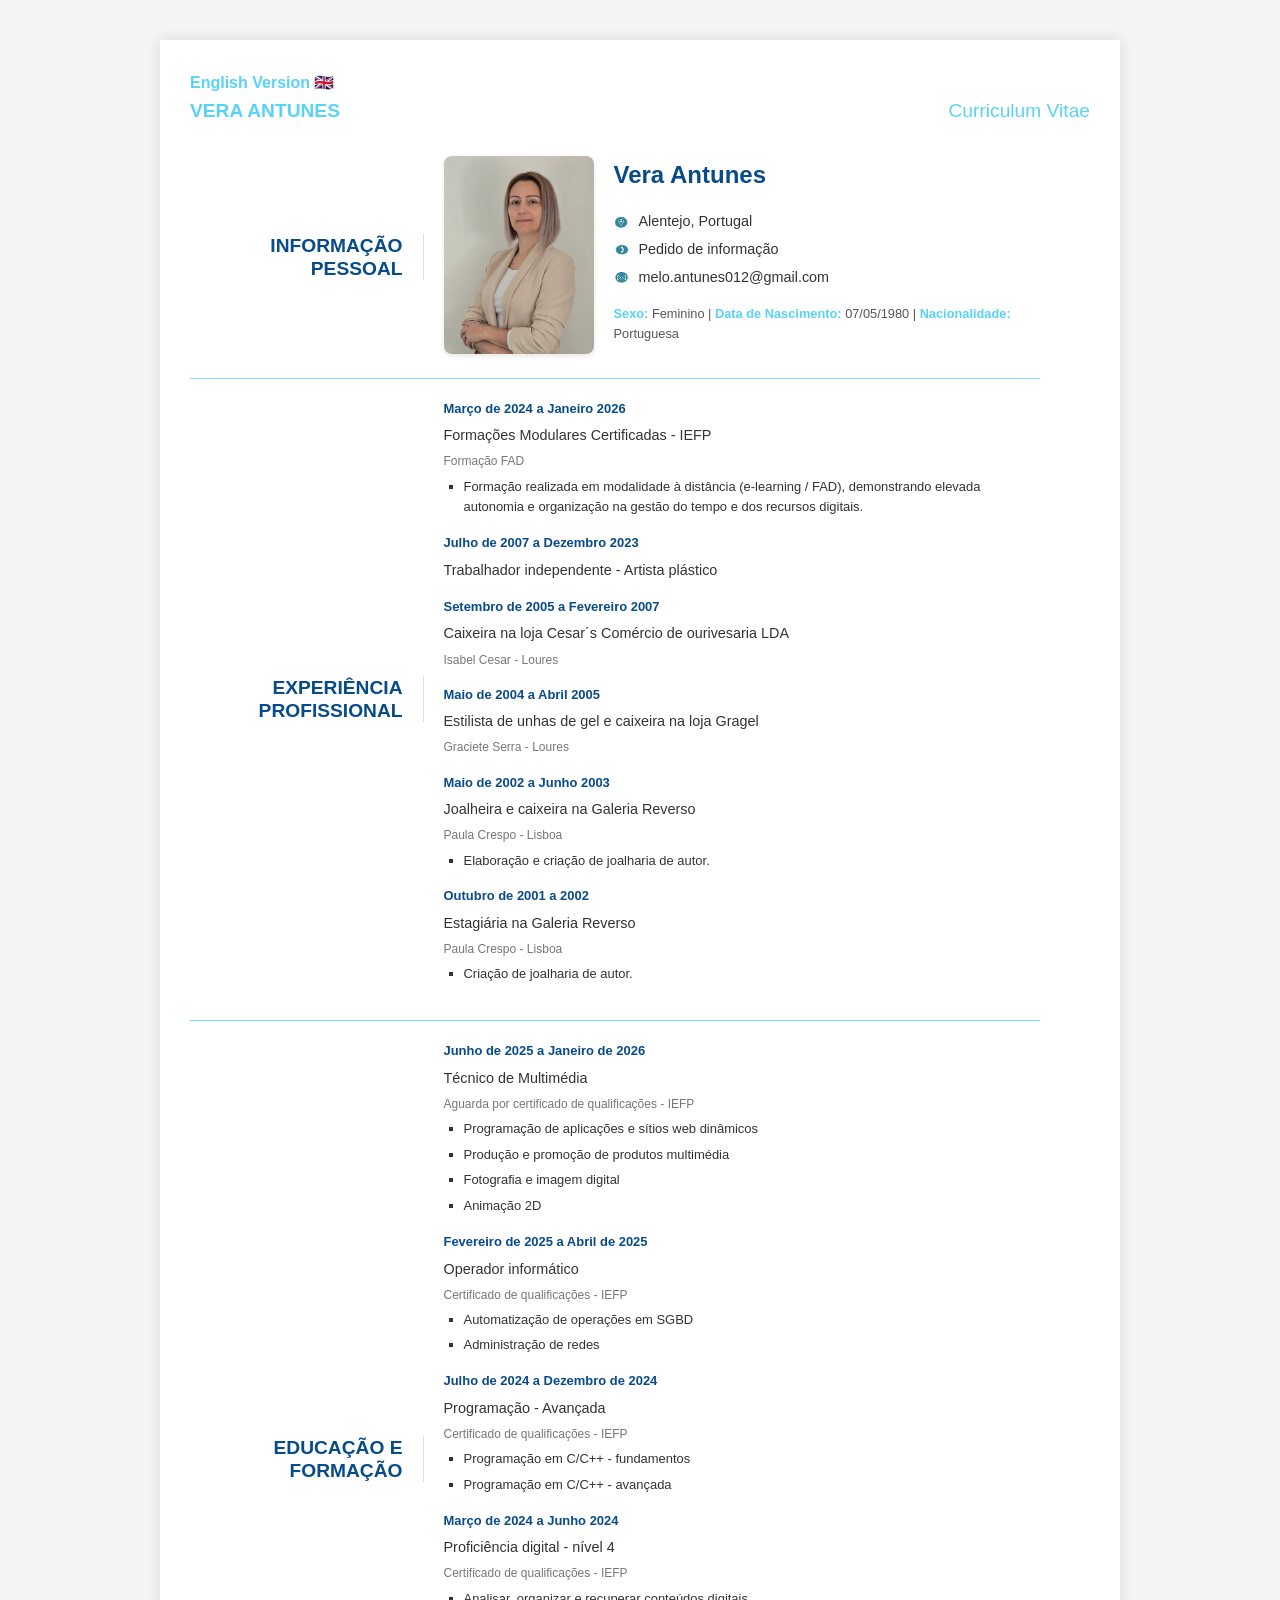
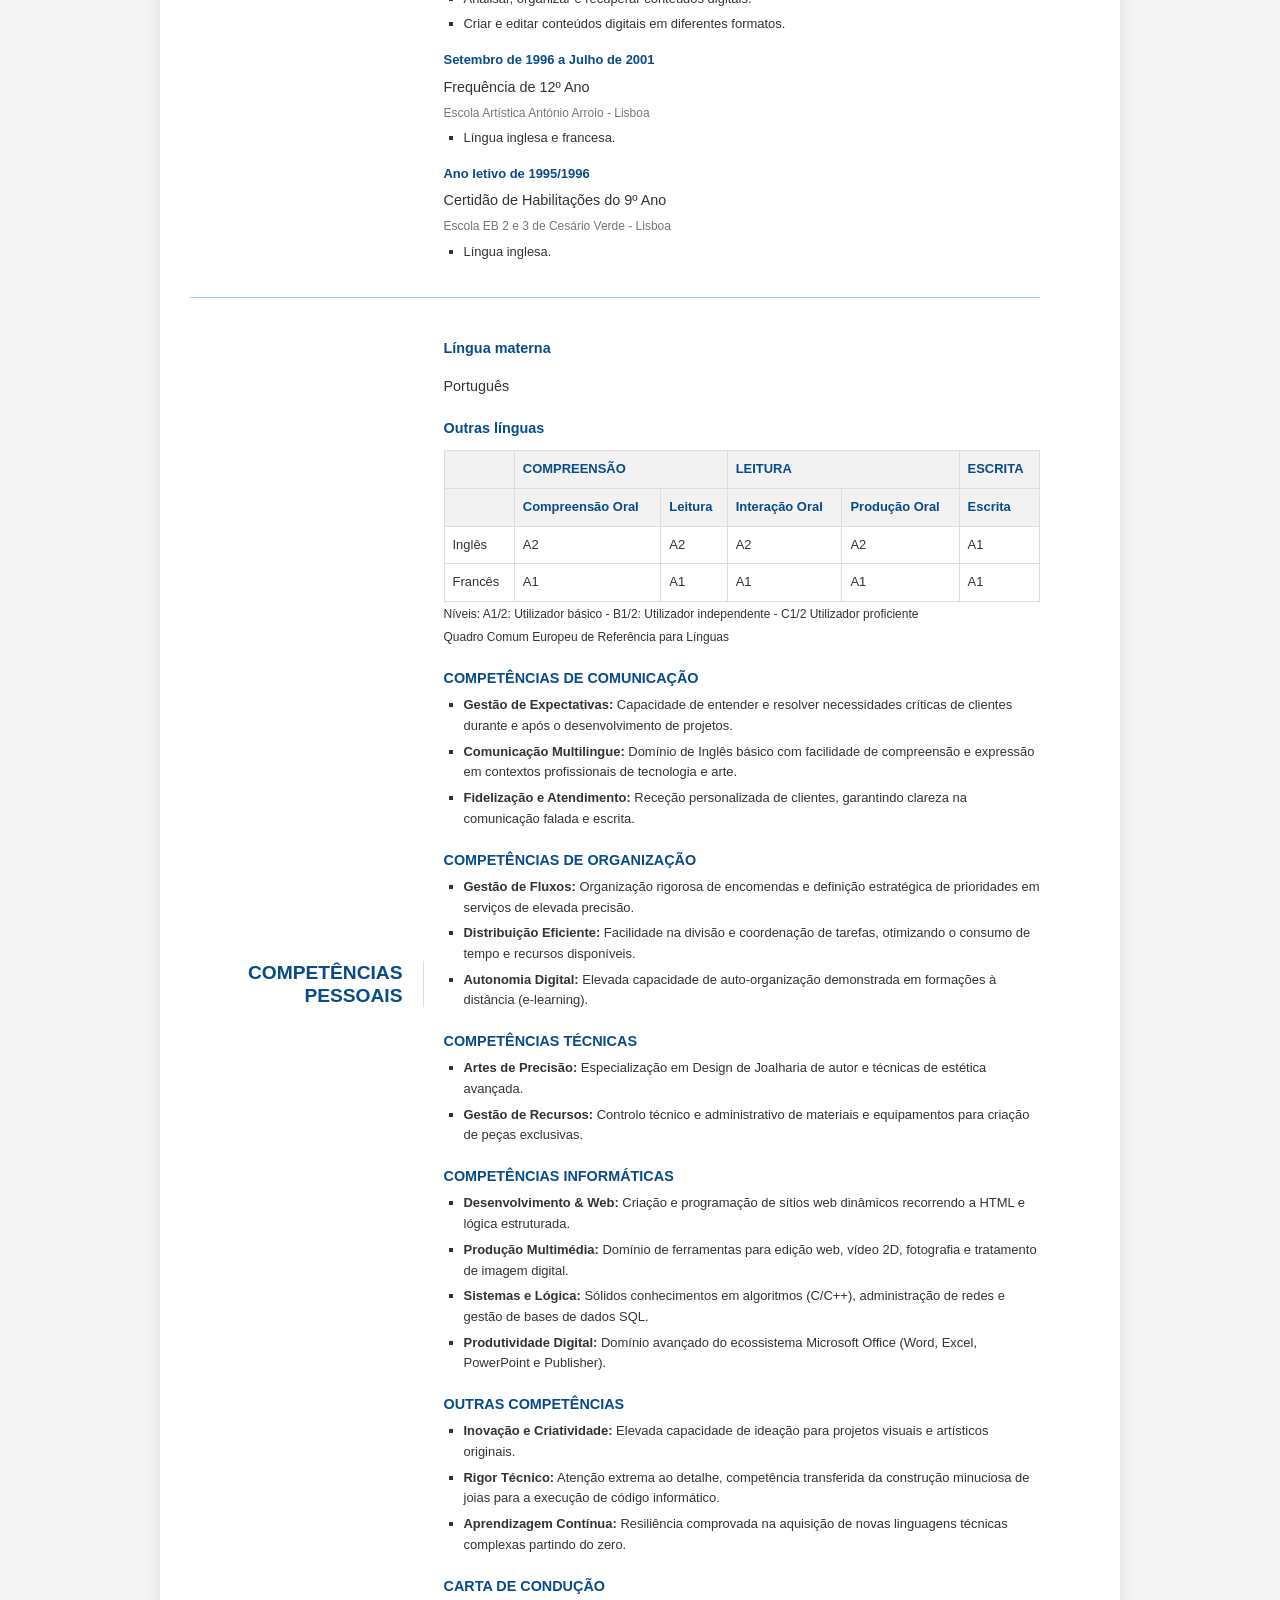
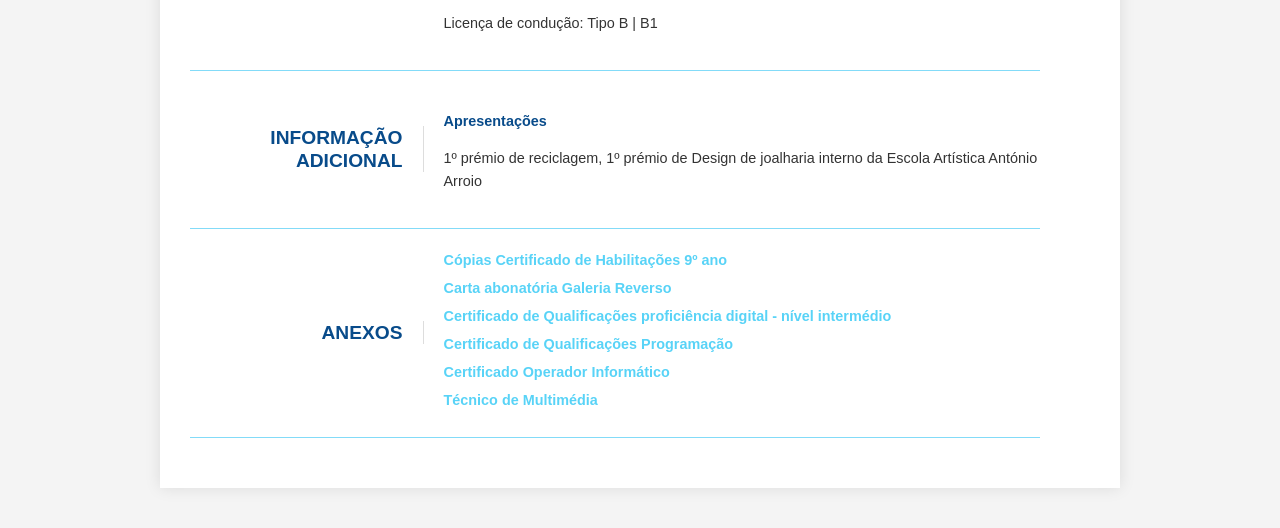
==== commit f1a86739: "Update index.html" ====
--- a/index.html
+++ b/index.html
@@ -207,40 +207,43 @@
                 </div>
                 <div class="skills-item">
                     <h4>COMPETÊNCIAS DE COMUNICAÇÃO</h4>
-                    <p>
-                        Receção de clientes. Entender e resolver os problemas que surgem durante e após a entrega ou criação de peças. Inglês básico. Facilidade de compreensão na comunicação falada ou escrita.
-                    </p>
+                        <ul>
+                            <li><strong>Gestão de Expectativas:</strong> Capacidade de entender e resolver necessidades críticas de clientes durante e após o desenvolvimento de projetos.</li>
+                            <li><strong>Comunicação Multilingue:</strong> Domínio de Inglês básico com facilidade de compreensão e expressão em contextos profissionais de tecnologia e arte.</li>
+                            <li><strong>Fidelização e Atendimento:</strong> Receção personalizada de clientes, garantindo clareza na comunicação falada e escrita.</li>
+                        </ul>
                 </div>
                 <div class="skills-item">
                     <h4>COMPETÊNCIAS DE ORGANIZAÇÃO</h4>
-                    <p>
-                        Receção e organização de encomendas. Definição de prioridades nos serviços necessários para o cliente. Facilidade de divisão e distribuição de tarefas. Gestão de consumo de tempo e recursos.
-                    </p>
+                        <ul>
+                            <li><strong>Gestão de Fluxos:</strong> Organização rigorosa de encomendas e definição estratégica de prioridades em serviços de elevada precisão.</li>
+                            <li><strong>Distribuição Eficiente:</strong> Facilidade na divisão e coordenação de tarefas, otimizando o consumo de tempo e recursos disponíveis.</li>
+                            <li><strong>Autonomia Digital:</strong> Elevada capacidade de auto-organização demonstrada em formações à distância (e-learning).</li>
+                        </ul>
                 </div>
                 <div class="skills-item">
                     <h4>COMPETÊNCIAS TÉCNICAS</h4>
-                    <p>
-                        Design de joalharia, Gestão de recursos, Atendimento ao cliente e Técnica de estética avançada.
-                    </p>
+                        <ul>
+                            <li><strong>Artes de Precisão:</strong> Especialização em Design de Joalharia de autor e técnicas de estética avançada.</li>
+                            <li><strong>Gestão de Recursos:</strong> Controlo técnico e administrativo de materiais e equipamentos para criação de peças exclusivas.</li>
+                        </ul>
                 </div>
                 <div class="skills-item">
                     <h4>COMPETÊNCIAS INFORMÁTICAS</h4>
-                    <p>
-                        <strong>Desenvolvimento Web e HTML:</strong> Especialização na criação e programação de sítios web dinâmicos.<br>
-                        <strong>Design Multimédia e Vídeo:</strong> Domínio de ferramentas para produção multimédia, criação de conteúdos em vídeo 2D, fotografia e imagem digital.<br>
-                        <strong>Sistemas e Dados:</strong> Conhecimentos em gestão de bases de dados (SQL) e administração de redes.<br>
-                        <strong>Programação e Lógica:</strong> Sólidos conhecimentos em algoritmos e programação em C/C++.<br>
-                        <strong>Ferramentas de Produtividade:</strong> Domínio avançado de Microsoft Office (Word, Excel, PowerPoint e Publisher).
-                    </p>
+                        <ul>
+                            <li><strong>Desenvolvimento & Web:</strong> Criação e programação de sítios web dinâmicos recorrendo a HTML e lógica estruturada.</li>
+                            <li><strong>Produção Multimédia:</strong> Domínio de ferramentas para edição web, vídeo 2D, fotografia e tratamento de imagem digital.</li>
+                            <li><strong>Sistemas e Lógica:</strong> Sólidos conhecimentos em algoritmos (C/C++), administração de redes e gestão de bases de dados SQL.</li>
+                            <li><strong>Produtividade Digital:</strong> Domínio avançado do ecossistema Microsoft Office (Word, Excel, PowerPoint e Publisher).</li>
+                        </ul>
                 </div>
                 <div class="skills-item">
                     <h4>OUTRAS COMPETÊNCIAS</h4>
-                    <p>
-                        <strong>Criatividade e Inovação:</strong> Elevada capacidade de criação de ideias e desenvolvimento de projetos visuais originais.<br>
-                        <strong>Resiliência e Aprendizagem Contínua:</strong> Capacidade comprovada de aprender linguagens técnicas complexas partindo do zero, com grande motivação para novos desafios.<br>
-                        <strong>Gestão e Rigor:</strong> Excelente controlo na execução de tarefas técnicas, com rigor e atenção ao detalhe (experiência vinda da construção e elaboração de peças de joalharia).<br>
-                        <strong>Destreza e Estética:</strong> Grande aptidão para trabalhos manuais de precisão, aliando o sentido estético à execução técnica.
-                    </p>
+                        <ul>
+                            <li><strong>Inovação e Criatividade:</strong> Elevada capacidade de ideação para projetos visuais e artísticos originais.</li>
+                            <li><strong>Rigor Técnico:</strong> Atenção extrema ao detalhe, competência transferida da construção minuciosa de joias para a execução de código informático.</li>
+                            <li><strong>Aprendizagem Contínua:</strong> Resiliência comprovada na aquisição de novas linguagens técnicas complexas partindo do zero.</li>
+                        </ul>
                 </div>
                 <div class="skills-item">
                     <h4>CARTA DE CONDUÇÃO</h4>
@@ -278,5 +281,4 @@
         </section>
     </div>
 </body>
-
 </html>
